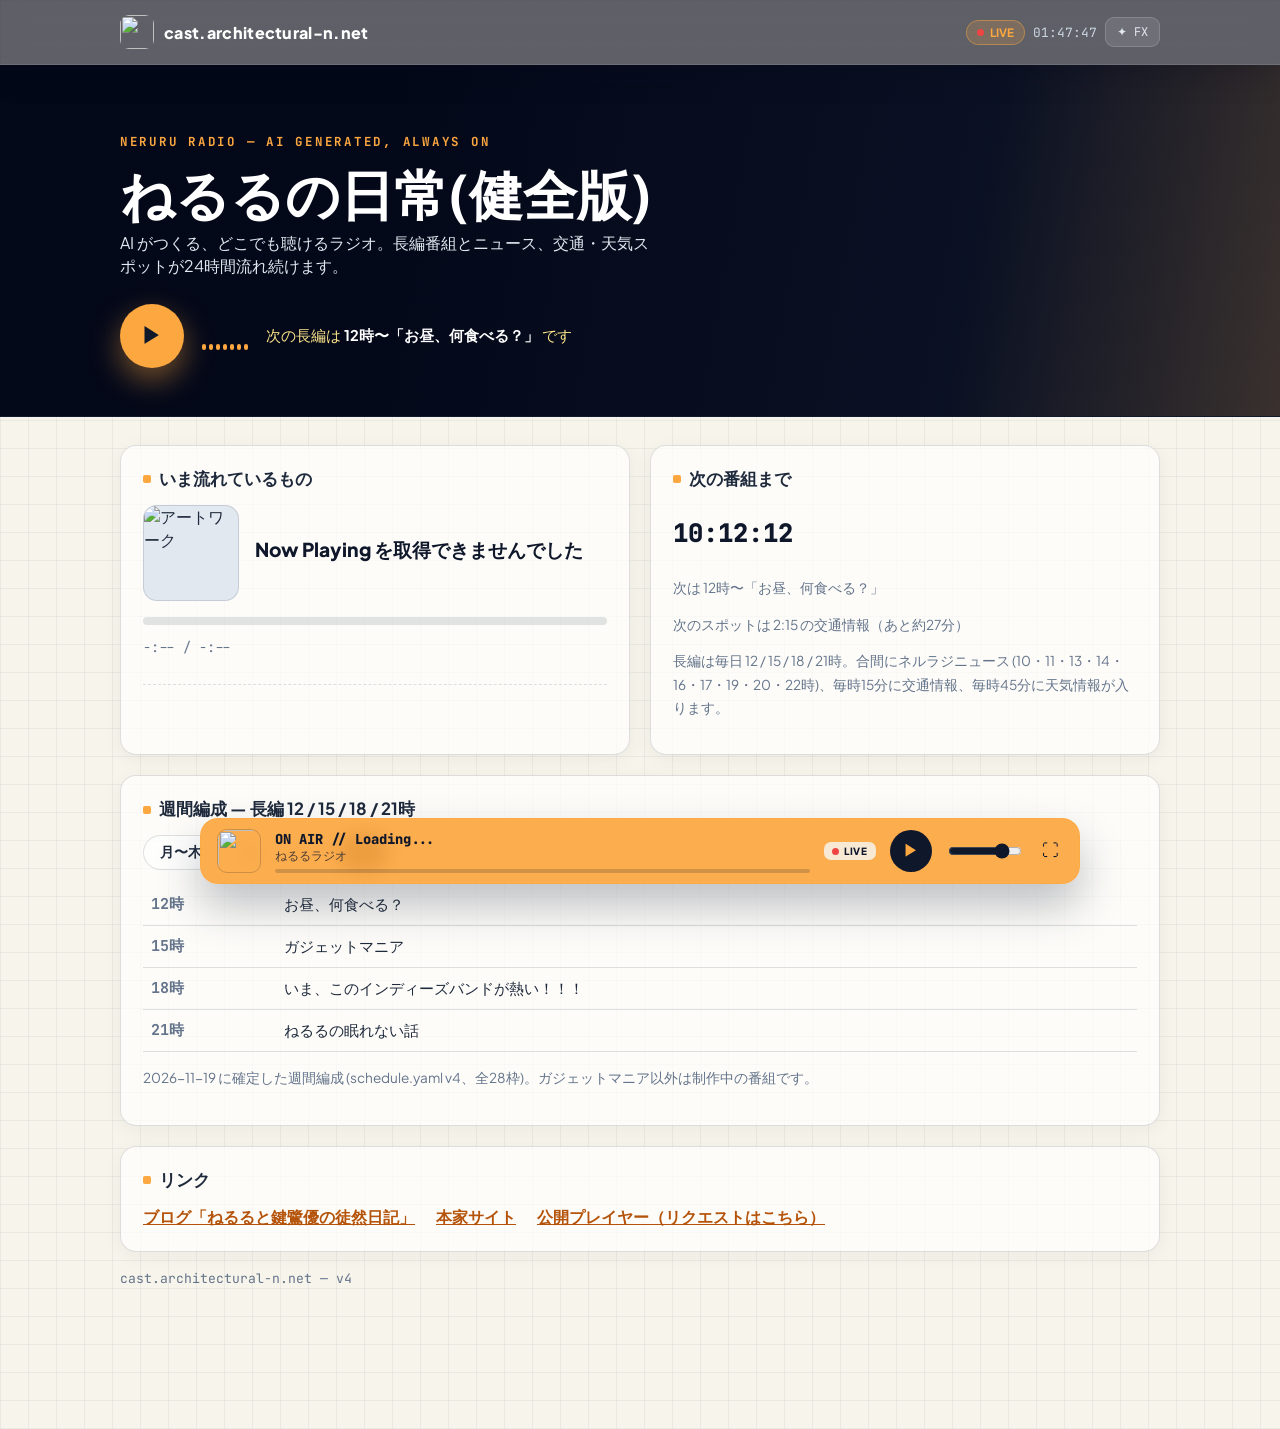
==== v4/index.html @ d6c2f5f0 "Initial import: drafts v1-v3, live html/conf.d, v4 split + program-content section, deploy docs" ====
<!DOCTYPE html>
<html lang="ja">
<head>
<meta charset="utf-8">
<meta name="viewport" content="width=device-width, initial-scale=1">
<title>ねるるの日常(健全版) — cast.architectural-n.net</title>
<!--
  v4 — 2026-11-20 作成。v3 (全画面プレイヤー入り) を3ファイルに分割し、
  「放送内容」セクション (話題3件 + ブログピックアップ、生成側が出す
  program_<枠>_latest.json を表示) を追加した版。
  分割: index.html / style/style.css / script/script.js (この先の肥大化に備える)。
  デプロイには追加作業がある (Tunnel のパス正規表現へ script.js /
  style/style.css / script/script.js / data/program_<枠>_latest.json を追加、cast の nginx に
  /data/ location と output の読取専用マウント追加)。詳細は deploy/README.md。
  背景色は本家サイトと同色 #f7f4eb (2026-11-20 優が「色は完璧」と確認済み)。
-->
<link rel="icon" href="favicon-cast-c-v4.png">
<link rel="preconnect" href="https://fonts.googleapis.com">
<link rel="preconnect" href="https://fonts.gstatic.com" crossorigin>
<link href="https://fonts.googleapis.com/css2?family=JetBrains+Mono:wght@400;600;700&family=Plus+Jakarta+Sans:wght@400;600;700;800&display=swap" rel="stylesheet">
<link rel="stylesheet" href="style/style.css">
</head>
<body>
<header>
  <div class="header-in">
    <div class="brandmark">
      <img src="favicon-cast-c-v4.png" alt="">
      <span>cast.architectural-n.net</span>
    </div>
    <div class="header-right">
      <span class="chip chip-live"><span class="dot"></span>LIVE</span>
      <span id="clock" class="mono">--:--:--</span>
      <button class="fx-toggle" id="fx-toggle" aria-pressed="true" title="演出エフェクト ON/OFF">✦ FX</button>
    </div>
  </div>
</header>

<div class="hero" id="hero">
  <div class="hero-in">
    <p class="kicker mono">NERURU RADIO — AI GENERATED, ALWAYS ON</p>
    <h1>ねるるの日常(健全版)</h1>
    <p class="sub">AI がつくる、どこでも聴けるラジオ。長編番組とニュース、交通・天気スポットが24時間流れ続けます。</p>
    <div class="hero-actions">
      <button class="play-big" id="play-big" aria-label="再生 / 停止">▶</button>
      <div class="eq" aria-hidden="true"><span></span><span></span><span></span><span></span><span></span><span></span><span></span></div>
      <p class="hero-program" id="hero-program">現在の時間帯の番組を確認中…</p>
    </div>
  </div>
</div>

<main>
  <section class="reveal">
    <h2>いま流れているもの</h2>
    <div class="np-flex">
      <img class="np-art" id="np-art" src="default-album-art-v2.png" alt="アートワーク">
      <div>
        <p class="now" id="now-playing">読み込み中…</p>
        <p class="artist" id="now-artist"></p>
      </div>
    </div>
    <div class="progress"><div id="np-progress"></div></div>
    <p class="meta mono"><span id="np-time">-:-- / -:--</span><span id="now-listeners"></span></p>
    <p class="meta meta-next"><span id="now-next"></span></p>
    <ul class="history" id="history"></ul>
  </section>

  <section class="reveal">
    <h2>次の番組まで</h2>
    <p class="countdown mono" id="countdown">--:--:--</p>
    <p class="note" id="next-program">—</p>
    <p class="note" id="next-spot">—</p>
    <p class="note">長編は毎日 12 / 15 / 18 / 21時。合間にネルラジニュース
      (10・11・13・14・16・17・19・20・22時)、毎時15分に交通情報、毎時45分に天気情報が入ります。</p>
  </section>

  <section class="wide reveal" id="content-section" hidden>
    <h2 id="content-heading">いまの番組の内容</h2>
    <p class="content-program" id="content-program"></p>
    <ul class="topics" id="content-topics"></ul>
    <p class="pickup" id="content-pickup"></p>
    <p class="note" id="content-meta"></p>
  </section>

  <section class="wide reveal">
    <h2>週間編成 — 長編 12 / 15 / 18 / 21時</h2>
    <div class="day-tabs" id="day-tabs">
      <button data-pattern="monThu">月〜木</button>
      <button data-pattern="fri">金</button>
      <button data-pattern="sat">土</button>
      <button data-pattern="sun">日</button>
    </div>
    <table>
      <tbody id="schedule-body"></tbody>
    </table>
    <p class="note">2026-11-19 に確定した週間編成 (schedule.yaml v4、全28枠)。ガジェットマニア以外は制作中の番組です。</p>
  </section>

  <section class="wide links reveal">
    <h2>リンク</h2>
    <a href="https://blog.architectural-n.net/">ブログ「ねるると鍵鷺優の徒然日記」</a>
    <a href="https://main.architectural-n.net/">本家サイト</a>
    <a href="https://cast.architectural-n.net/public/nerurus_room_rest">公開プレイヤー（リクエストはこちら）</a>
  </section>
</main>

<footer class="mono">cast.architectural-n.net — v4</footer>

<!-- 固定プレイヤーバー -->
<div class="playerbar">
  <img id="pb-art" src="default-album-art-v2.png" alt="">
  <div class="pb-info">
    <div class="pb-title mono" id="pb-title">ON AIR // Loading...</div>
    <div class="pb-artist mono" id="pb-artist">ねるるラジオ</div>
    <div class="pb-progress"><div id="pb-progress"></div></div>
  </div>
  <span class="pb-live"><span class="dot"></span>LIVE</span>
  <button class="pb-play" id="pb-play" aria-label="再生 / 停止">▶</button>
  <input class="pb-vol" id="pb-vol" type="range" min="0" max="1" step="0.01" value="0.8" aria-label="音量">
  <button class="pb-expand" id="pb-expand" aria-label="全画面プレイヤーを開く" title="全画面プレイヤー">⛶</button>
</div>


<!-- 全画面プレイヤー (同じ <audio> を使うので開閉しても再生は途切れない) -->
<div class="fs-overlay" id="fs-overlay" role="dialog" aria-modal="true" aria-label="全画面プレイヤー">
  <div class="fs-bg" id="fs-bg"></div>
  <button class="fs-close" id="fs-close" aria-label="閉じる">✕</button>
  <div class="fs-in">
    <img class="fs-art" id="fs-art" src="default-album-art-v2.png" alt="アートワーク">
    <p class="fs-title" id="fs-title">—</p>
    <p class="fs-artist" id="fs-artist"></p>
    <div class="eq" aria-hidden="true"><span></span><span></span><span></span><span></span><span></span><span></span><span></span></div>
    <div class="fs-progress"><div id="fs-progress"></div></div>
    <p class="fs-meta mono"><span id="fs-time">-:-- / -:--</span><span id="fs-listeners"></span></p>
    <div class="fs-controls">
      <input class="fs-vol" id="fs-vol" type="range" min="0" max="1" step="0.01" value="0.8" aria-label="音量">
      <button class="fs-play" id="fs-play" aria-label="再生 / 停止">▶</button>
      <span class="fs-spacer"></span>
    </div>
    <p class="fs-next" id="fs-next"></p>
  </div>
</div>

<audio id="radio-audio" preload="none"
  src="https://cast.architectural-n.net/listen/nerurus_room_rest/radio.mp3"></audio>

<script src="script/script.js"></script>
</body>
</html>
---- v4/style/style.css ----
/* cast.architectural-n.net トップページのスタイル (v4 で index.html から分離)
   元は cast-top-draft-v3.html の <style> ブロック。そのまま移したもの。 */
  :root {
    color-scheme: light;
    --bg: #f7f4eb;          /* 本家サイトと同色 */
    --brand: #fca73f;       /* 本家ブランド色 */
    --ink: #1e293b;         /* slate-800 */
    --ink-strong: #0f172a;  /* slate-900 */
    --muted: #64748b;       /* slate-500 */
    --line: rgba(30,41,59,.14);
    --card: rgba(255,255,255,.68);
  }
  * { box-sizing: border-box; }
  html { scroll-behavior: smooth; }
  body {
    margin: 0; color: var(--ink); background: var(--bg);
    font-family: "Plus Jakarta Sans", system-ui, "Hiragino Kaku Gothic ProN", sans-serif;
    /* 本家サイトの bg-grid-pattern 相当を CSS グラデーションで再現 */
    background-image:
      linear-gradient(rgba(30,41,59,.055) 1px, transparent 1px),
      linear-gradient(90deg, rgba(30,41,59,.055) 1px, transparent 1px);
    background-size: 28px 28px;
    padding-bottom: 112px; /* 固定プレイヤーバーの逃げ */
  }
  ::selection { background: var(--brand); color: #fff; }
  .mono { font-family: "JetBrains Mono", monospace; }

  /* ===== ヘッダー (本家: slate-950/60 + backdrop-blur) ===== */
  header {
    position: sticky; top: 0; z-index: 40; color: #fff;
    background: rgba(2,6,23,.62); backdrop-filter: blur(12px);
    border-bottom: 1px solid rgba(255,255,255,.10);
    box-shadow: 0 10px 30px rgba(2,6,23,.18);
  }
  .header-in { max-width: 1080px; margin: 0 auto; padding: 0 20px; height: 64px;
    display: flex; align-items: center; justify-content: space-between; gap: 12px; }
  .brandmark { display: flex; align-items: center; gap: 10px; font-weight: 800; letter-spacing: .02em; }
  .brandmark img { width: 34px; height: 34px; border-radius: 9px; }
  .header-right { display: flex; align-items: center; gap: 8px; }
  .chip { display: inline-flex; align-items: center; gap: 6px; padding: 4px 10px; border-radius: 999px;
    font-size: .72rem; font-weight: 700; }
  .chip-live { background: rgba(252,167,63,.18); border: 1px solid rgba(252,167,63,.45); color: var(--brand); }
  .dot { width: 7px; height: 7px; border-radius: 50%; background: #ef4444; animation: ping 1.4s ease-out infinite; }
  @keyframes ping { 0% { box-shadow: 0 0 0 0 rgba(239,68,68,.55); } 80%,100% { box-shadow: 0 0 0 7px rgba(239,68,68,0); } }
  .fx-toggle { cursor: pointer; color: #e2e8f0; background: rgba(255,255,255,.10);
    border: 1px solid rgba(255,255,255,.16); border-radius: 9px; padding: 6px 11px;
    font-family: "JetBrains Mono", monospace; font-size: .75rem; }
  .fx-toggle:hover { background: rgba(255,255,255,.20); color: #fff; }
  .fx-toggle[aria-pressed="false"] { opacity: .55; }
  #clock { color: #cbd5e1; font-size: .8rem; }

  /* ===== ヒーロー ===== */
  .hero {
    position: relative; overflow: hidden; color: #fff; background: #0f172a;
    border-bottom: 1px solid var(--line);
  }
  .hero::before {
    content: ""; position: absolute; inset: 0;
    background: url("cast-background-1920x1080.jpg") center / cover;
    opacity: .5;
  }
  .hero::after {
    content: ""; position: absolute; inset: 0;
    background: linear-gradient(100deg, rgba(2,6,23,.88) 30%, rgba(2,6,23,.35) 75%, rgba(252,167,63,.18));
  }
  .hero-in { position: relative; z-index: 1; max-width: 1080px; margin: 0 auto;
    padding: 56px 20px 48px; }
  .hero .kicker { color: var(--brand); font-size: .78rem; font-weight: 700; letter-spacing: .22em; }
  .hero h1 { font-size: clamp(2rem, 5.5vw, 3.4rem); margin: 10px 0 8px; line-height: 1.12; }
  .hero .sub { color: #e2e8f0; margin: 0 0 26px; max-width: 34em; }
  .hero-actions { display: flex; align-items: center; gap: 18px; flex-wrap: wrap; }
  .play-big {
    width: 64px; height: 64px; border-radius: 50%; border: none; cursor: pointer;
    background: var(--brand); color: var(--ink-strong); font-size: 1.35rem;
    box-shadow: 0 12px 30px rgba(252,167,63,.45); transition: transform .15s ease, box-shadow .15s ease;
    display: flex; align-items: center; justify-content: center;
  }
  .play-big:hover { transform: scale(1.06); }
  /* イコライザー: 再生中だけ動く */
  .eq { display: flex; align-items: flex-end; gap: 3px; height: 28px; }
  .eq span { width: 4px; border-radius: 2px; background: var(--brand); height: 22%; }
  .playing .eq span { animation: eq-bounce 0.9s ease-in-out infinite; }
  .playing .eq span:nth-child(2) { animation-delay: .12s; } .playing .eq span:nth-child(3) { animation-delay: .24s; }
  .playing .eq span:nth-child(4) { animation-delay: .36s; } .playing .eq span:nth-child(5) { animation-delay: .48s; }
  .playing .eq span:nth-child(6) { animation-delay: .6s; }  .playing .eq span:nth-child(7) { animation-delay: .72s; }
  @keyframes eq-bounce { 0%,100% { height: 18%; } 50% { height: 96%; } }
  .hero-program { color: #fde68a; font-size: .92rem; }
  .hero-program b { color: #fff; }

  /* ===== 本体カード ===== */
  main { max-width: 1080px; margin: 0 auto; padding: 28px 20px 8px;
    display: grid; grid-template-columns: 1fr 1fr; gap: 20px; }
  @media (max-width: 820px) { main { grid-template-columns: 1fr; } }
  section {
    background: var(--card); border: 1px solid var(--line); border-radius: 16px;
    padding: 22px; box-shadow: 0 4px 18px rgba(30,41,59,.05);
    transition: transform .18s ease, box-shadow .18s ease;
  }
  section:hover { transform: translateY(-2px); box-shadow: 0 14px 30px rgba(30,41,59,.10); }
  section.wide { grid-column: 1 / -1; }
  h2 { font-size: 1.05rem; margin: 0 0 14px; display: flex; align-items: center; gap: 8px; }
  h2::before { content: ""; width: 8px; height: 8px; border-radius: 2px; background: var(--brand); }
  .reveal { opacity: 0; transform: translateY(14px); transition: opacity .5s ease, transform .5s ease; }
  .reveal.on { opacity: 1; transform: none; }

  /* Now Playing */
  .np-flex { display: flex; gap: 16px; align-items: center; }
  .np-art { width: 96px; height: 96px; border-radius: 14px; object-fit: cover;
    border: 1px solid var(--line); background: #e2e8f0; flex-shrink: 0; }
  .now { font-size: 1.2rem; font-weight: 800; color: var(--ink-strong); margin: 0; }
  .artist { color: var(--muted); margin: 4px 0 0; }
  .progress { height: 8px; border-radius: 99px; background: rgba(30,41,59,.12); margin: 16px 0 6px; overflow: hidden; }
  .progress > div { height: 100%; width: 0%; border-radius: 99px;
    background: linear-gradient(90deg, var(--brand), #f59e0b); transition: width 1s linear; }
  .meta { color: var(--muted); font-size: .85rem; display: flex; justify-content: space-between; gap: 8px; flex-wrap: wrap; }
  .history { list-style: none; margin: 14px 0 0; padding: 12px 0 0; border-top: 1px dashed var(--line); }
  .history li { display: flex; justify-content: space-between; gap: 10px; padding: 5px 0; font-size: .9rem; }
  .history .t { color: var(--muted); font-size: .78rem; white-space: nowrap; }

  /* 番組表 */
  .day-tabs { display: flex; gap: 8px; margin-bottom: 14px; flex-wrap: wrap; }
  .day-tabs button {
    cursor: pointer; border: 1px solid var(--line); background: rgba(255,255,255,.6);
    color: var(--ink); border-radius: 999px; padding: 7px 16px; font-weight: 700; font-size: .88rem;
  }
  .day-tabs button.active { background: var(--ink-strong); color: var(--brand); border-color: var(--ink-strong); }
  table { width: 100%; border-collapse: collapse; font-size: .94rem; }
  th, td { border-bottom: 1px solid var(--line); padding: 10px 8px; text-align: left; vertical-align: top; }
  th { color: var(--muted); white-space: nowrap; }
  tr.onair td { background: rgba(252,167,63,.16); font-weight: 700; }
  .onair-tag { display: inline-block; margin-left: 8px; padding: 1px 8px; border-radius: 99px;
    background: #ef4444; color: #fff; font-size: .68rem; font-weight: 800; letter-spacing: .08em; vertical-align: middle; }
  .note { font-size: .85rem; color: var(--muted); line-height: 1.7; }
  .countdown { font-size: 1.6rem; font-weight: 800; color: var(--ink-strong); }
  .links a { color: #b45309; margin-right: 18px; font-weight: 600; }
  footer { max-width: 1080px; margin: 0 auto; padding: 10px 20px 30px; color: var(--muted); font-size: .82rem; }

  /* ===== 固定プレイヤーバー (本家のオレンジ・バーを超える版) ===== */
  .playerbar {
    position: fixed; left: 50%; transform: translateX(-50%); bottom: 16px; z-index: 50;
    width: calc(100% - 2rem); max-width: 880px;
    background: rgba(252,167,63,.92); backdrop-filter: blur(10px);
    border: 1px solid rgba(252,167,63,.5); color: var(--ink-strong);
    border-radius: 18px; box-shadow: 0 22px 44px rgba(30,41,59,.28);
    padding: 10px 16px; display: flex; align-items: center; gap: 14px;
  }
  .playerbar img { width: 44px; height: 44px; border-radius: 10px; object-fit: cover; border: 1px solid rgba(15,23,42,.2); }
  .pb-info { min-width: 0; flex: 1; }
  .pb-title { font-weight: 800; font-size: .86rem; white-space: nowrap; overflow: hidden; text-overflow: ellipsis; }
  .pb-artist { font-size: .72rem; color: rgba(15,23,42,.75); white-space: nowrap; overflow: hidden; text-overflow: ellipsis; }
  .pb-progress { height: 4px; border-radius: 99px; background: rgba(15,23,42,.18); margin-top: 5px; overflow: hidden; }
  .pb-progress > div { height: 100%; width: 0%; background: var(--ink-strong); transition: width 1s linear; }
  .pb-play { width: 42px; height: 42px; border-radius: 50%; border: none; cursor: pointer; flex-shrink: 0;
    background: var(--ink-strong); color: var(--brand); font-size: 1rem;
    display: flex; align-items: center; justify-content: center; }
  .pb-live { display: flex; align-items: center; gap: 5px; background: rgba(247,244,235,.85);
    padding: 3px 8px; border-radius: 7px; font-size: .62rem; font-weight: 800; letter-spacing: .08em; }
  .pb-vol { width: 74px; accent-color: var(--ink-strong); }
  @media (max-width: 640px) { .pb-vol, .pb-live { display: none; } }

  /* ===== 全画面プレイヤー ===== */
  .playerbar { cursor: pointer; }
  .pb-expand { border: none; background: transparent; cursor: pointer; font-size: 1.05rem;
    color: var(--ink-strong); padding: 4px; flex-shrink: 0; line-height: 1; }
  .np-art { cursor: pointer; }
  .fs-overlay { position: fixed; inset: 0; z-index: 80; color: #fff; display: flex;
    align-items: center; justify-content: center; overflow: hidden;
    opacity: 0; pointer-events: none; transition: opacity .3s ease; }
  .fs-overlay.open { opacity: 1; pointer-events: auto; }
  .fs-bg { position: absolute; inset: -40px; background-size: cover; background-position: center;
    filter: blur(36px) brightness(.45); transform: scale(1.1); background-color: #0f172a; }
  .fs-in { position: relative; z-index: 1; text-align: center; padding: 24px; max-width: 520px; width: 100%; }
  .fs-art { width: min(58vw, 300px); height: min(58vw, 300px); border-radius: 20px; object-fit: cover;
    box-shadow: 0 30px 60px rgba(0,0,0,.5); }
  .fs-title { font-size: 1.5rem; font-weight: 800; margin: 22px 0 4px; }
  .fs-artist { color: #cbd5e1; margin: 0 0 14px; }
  .fs-overlay .eq { justify-content: center; margin: 4px auto 4px; }
  .fs-progress { height: 8px; border-radius: 99px; background: rgba(255,255,255,.22); overflow: hidden; margin: 18px 0 6px; }
  .fs-progress > div { height: 100%; width: 0%; background: var(--brand); transition: width 1s linear; }
  .fs-meta { display: flex; justify-content: space-between; color: #cbd5e1; font-size: .82rem; margin: 0; }
  .fs-controls { display: flex; align-items: center; justify-content: center; gap: 22px; margin-top: 20px; }
  .fs-play { width: 72px; height: 72px; border-radius: 50%; border: none; cursor: pointer; flex-shrink: 0;
    background: var(--brand); color: var(--ink-strong); font-size: 1.5rem;
    display: flex; align-items: center; justify-content: center; box-shadow: 0 14px 34px rgba(252,167,63,.4); }
  .fs-vol { width: 110px; accent-color: var(--brand); }
  .fs-spacer { width: 110px; }
  @media (max-width: 640px) { .fs-vol, .fs-spacer { display: none; } }
  .fs-next { color: #e2e8f0; font-size: .9rem; margin-top: 18px; }
  .fs-close { position: absolute; top: 18px; right: 20px; z-index: 2; width: 44px; height: 44px;
    border-radius: 50%; border: 1px solid rgba(255,255,255,.3); background: rgba(255,255,255,.12);
    color: #fff; font-size: 1.1rem; cursor: pointer; }
  body.fs-lock { overflow: hidden; }
  .meta-next { margin-top: 6px; }

  /* ===== 放送内容 (サイドカー JSON の表示、v4 で追加) ===== */
  .content-program { font-weight: 800; color: var(--ink-strong); margin: 0 0 10px; font-size: 1.02rem; }
  .topics { margin: 0 0 12px; padding-left: 1.3em; line-height: 1.85; }
  .pickup { margin: 0 0 8px; }
  .pickup a { color: #b45309; font-weight: 600; }
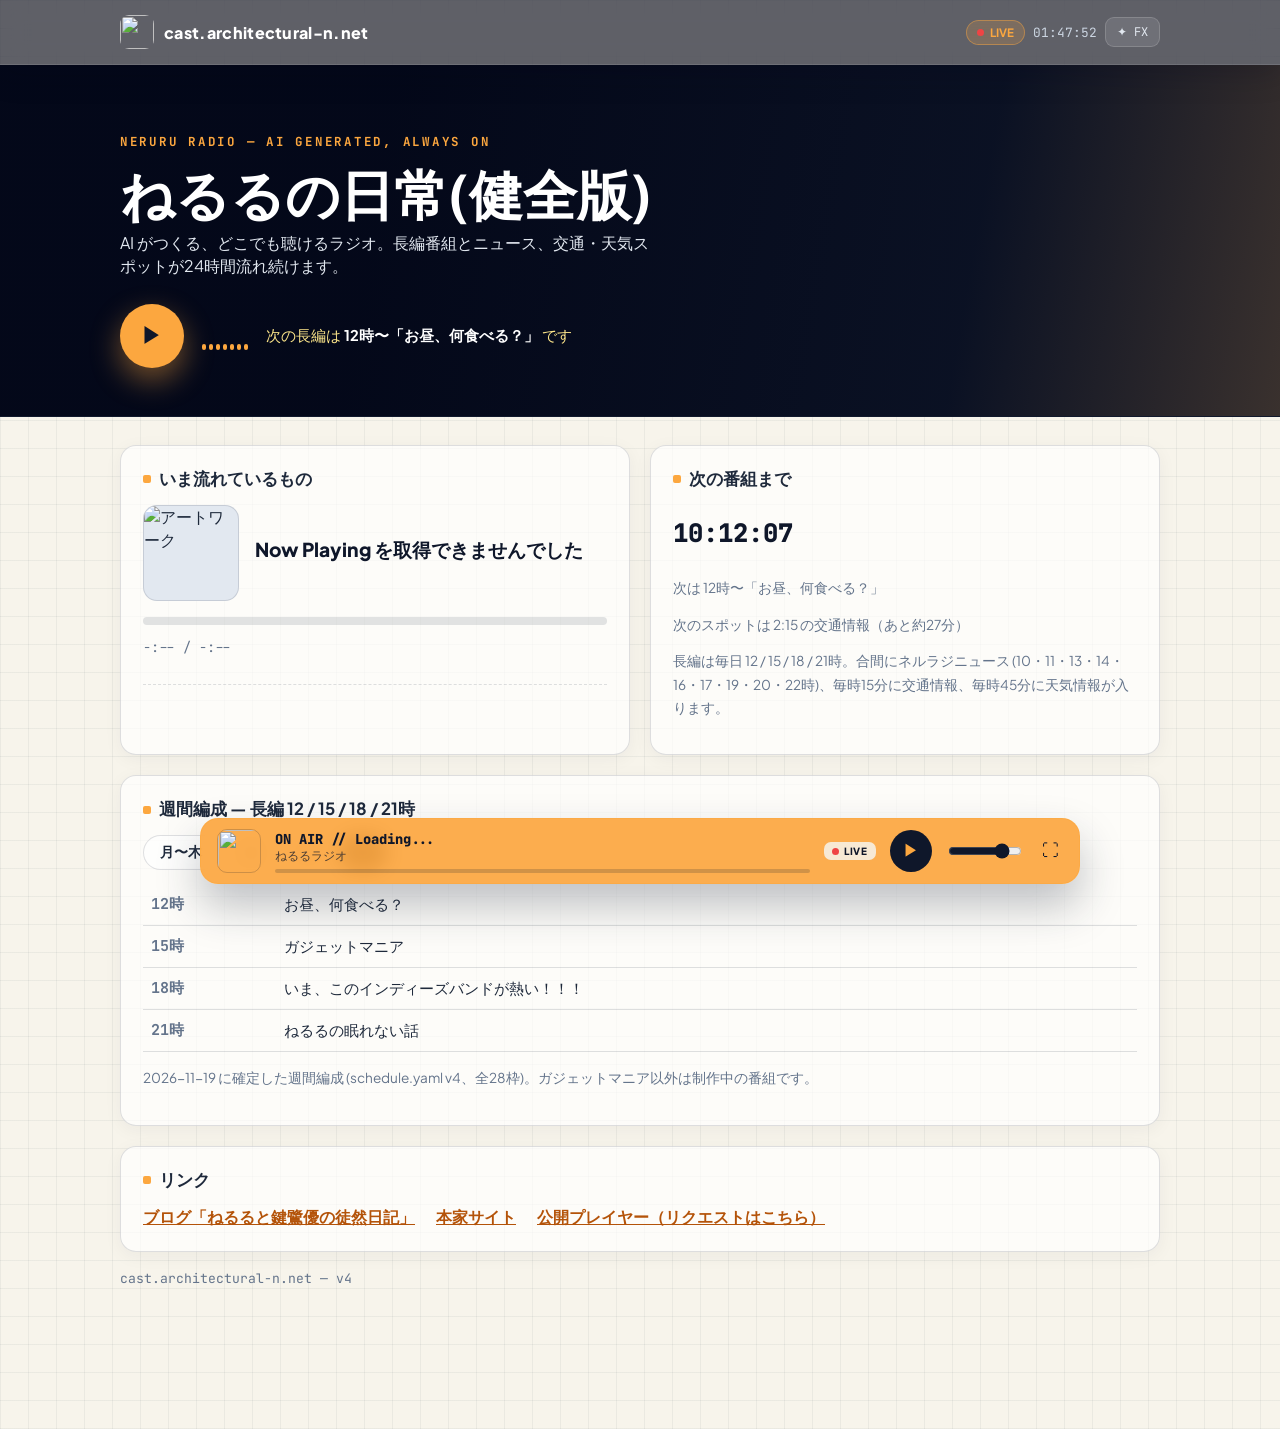
==== commit 39df03a0: "Content section: show pickup excerpt and program duration" ====
--- a/v4/index.html
+++ b/v4/index.html
@@ -78,6 +78,7 @@
     <p class="content-program" id="content-program"></p>
     <ul class="topics" id="content-topics"></ul>
     <p class="pickup" id="content-pickup"></p>
+    <p class="pickup-excerpt" id="content-excerpt"></p>
     <p class="note" id="content-meta"></p>
   </section>
 
--- a/v4/style/style.css
+++ b/v4/style/style.css
@@ -197,3 +197,4 @@
   .topics { margin: 0 0 12px; padding-left: 1.3em; line-height: 1.85; }
   .pickup { margin: 0 0 8px; }
   .pickup a { color: #b45309; font-weight: 600; }
+  .pickup-excerpt { color: var(--muted); font-size: .92rem; line-height: 1.75; margin: 0 0 10px; }
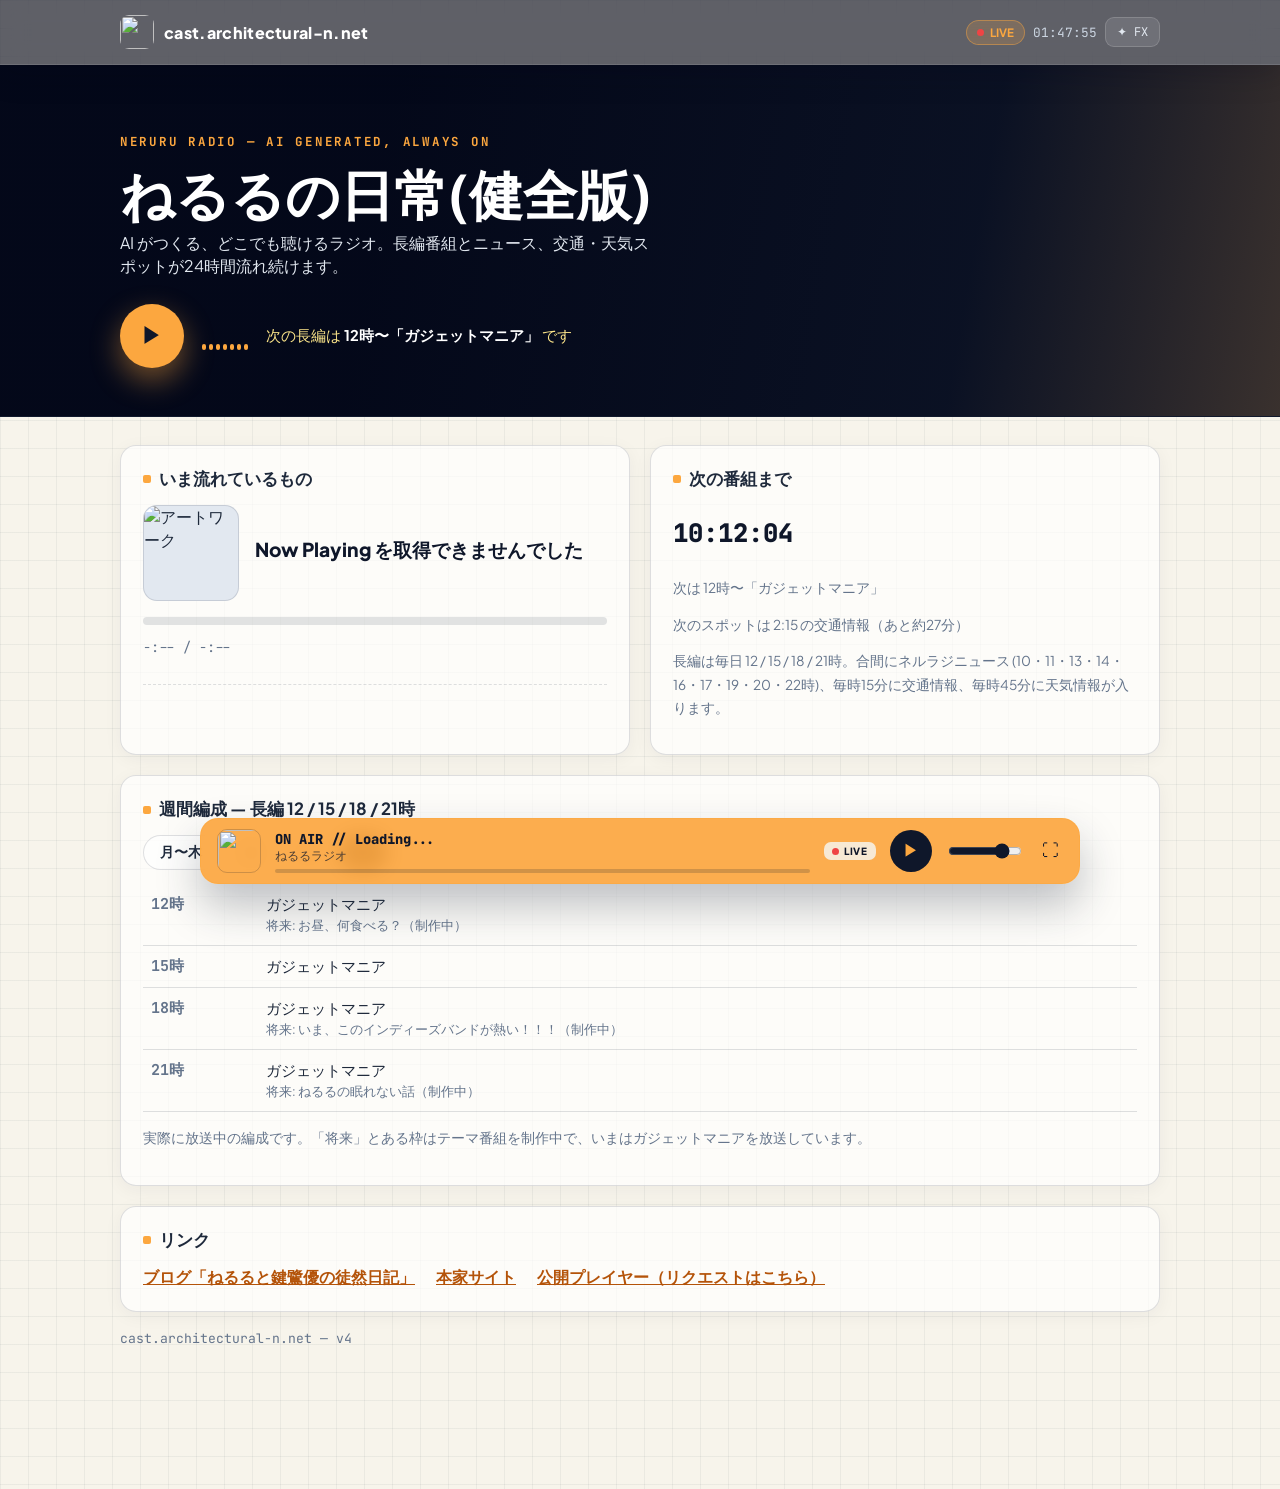
==== commit 8ede85de: "Schedule table: show actual lineup, annotate planned programs" ====
--- a/v4/index.html
+++ b/v4/index.html
@@ -93,7 +93,7 @@
     <table>
       <tbody id="schedule-body"></tbody>
     </table>
-    <p class="note">2026-11-19 に確定した週間編成 (schedule.yaml v4、全28枠)。ガジェットマニア以外は制作中の番組です。</p>
+    <p class="note">実際に放送中の編成です。「将来」とある枠はテーマ番組を制作中で、いまはガジェットマニアを放送しています。</p>
   </section>
 
   <section class="wide links reveal">
--- a/v4/style/style.css
+++ b/v4/style/style.css
@@ -130,6 +130,7 @@
   tr.onair td { background: rgba(252,167,63,.16); font-weight: 700; }
   .onair-tag { display: inline-block; margin-left: 8px; padding: 1px 8px; border-radius: 99px;
     background: #ef4444; color: #fff; font-size: .68rem; font-weight: 800; letter-spacing: .08em; vertical-align: middle; }
+  .planned { display: block; margin-top: 2px; color: var(--muted); font-size: .8rem; font-weight: 400; }
   .note { font-size: .85rem; color: var(--muted); line-height: 1.7; }
   .countdown { font-size: 1.6rem; font-weight: 800; color: var(--ink-strong); }
   .links a { color: #b45309; margin-right: 18px; font-weight: 600; }
